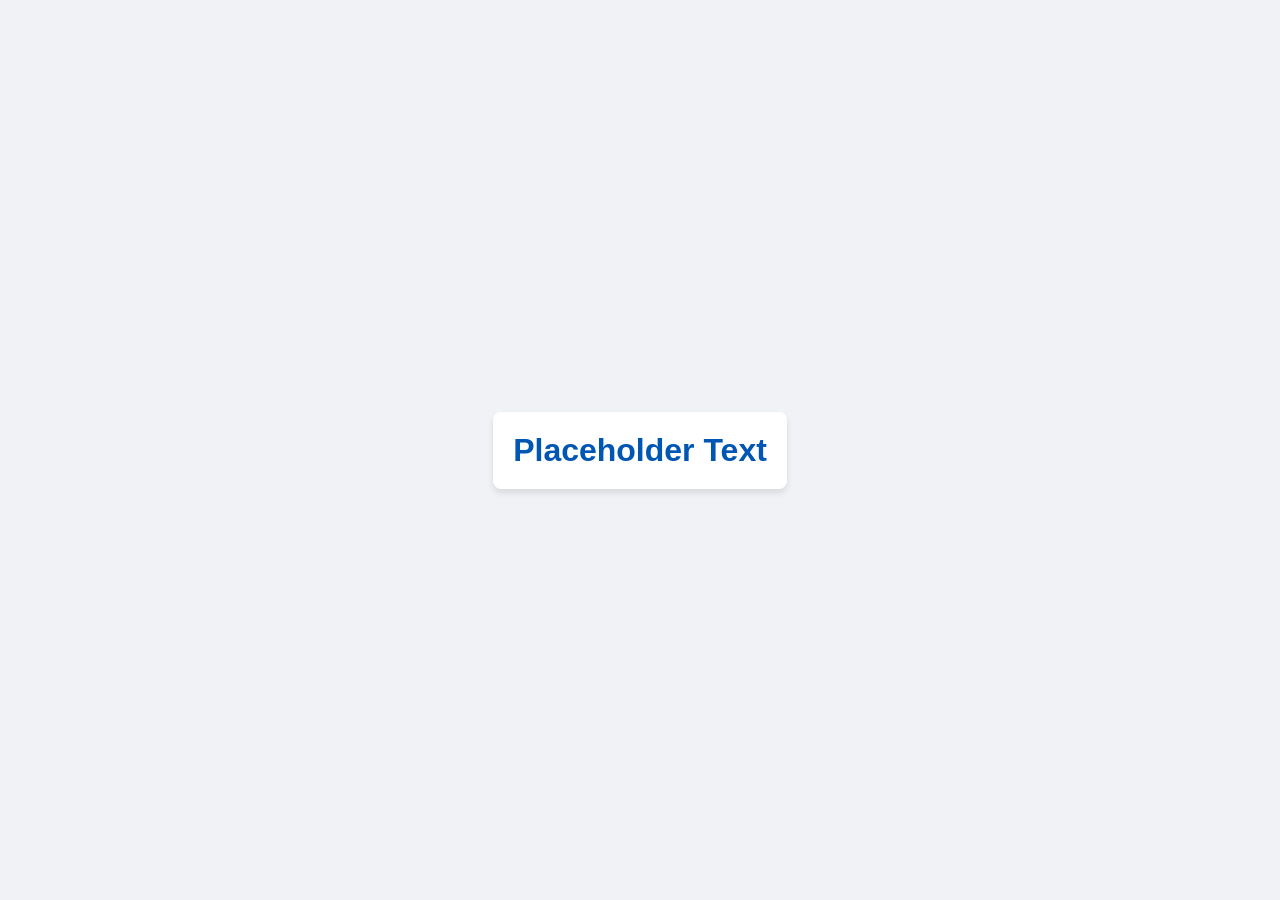
==== src/main/resources/templates/index.html @ 4ef21f1b "Initial commit" ====
<!DOCTYPE html>
<html xmlns:th="http://www.thymeleaf.org">
<head>
    <title>Hello Page</title>
    <style>
        body {
            font-family: Arial, sans-serif;
            display: flex;
            justify-content: center;
            align-items: center;
            height: 100vh;
            margin: 0;
            background-color: #f0f2f5;
        }
        h1 {
            color: #0056b3;
            padding: 20px;
            background: white;
            border-radius: 8px;
            box-shadow: 0 4px 6px rgba(0,0,0,0.1);
        }
    </style>
</head>
<body>

<!-- Thymeleaf reads 'message' from the controller and injects it here -->
<h1 th:text="${message}">Placeholder Text</h1>

</body>
</html>
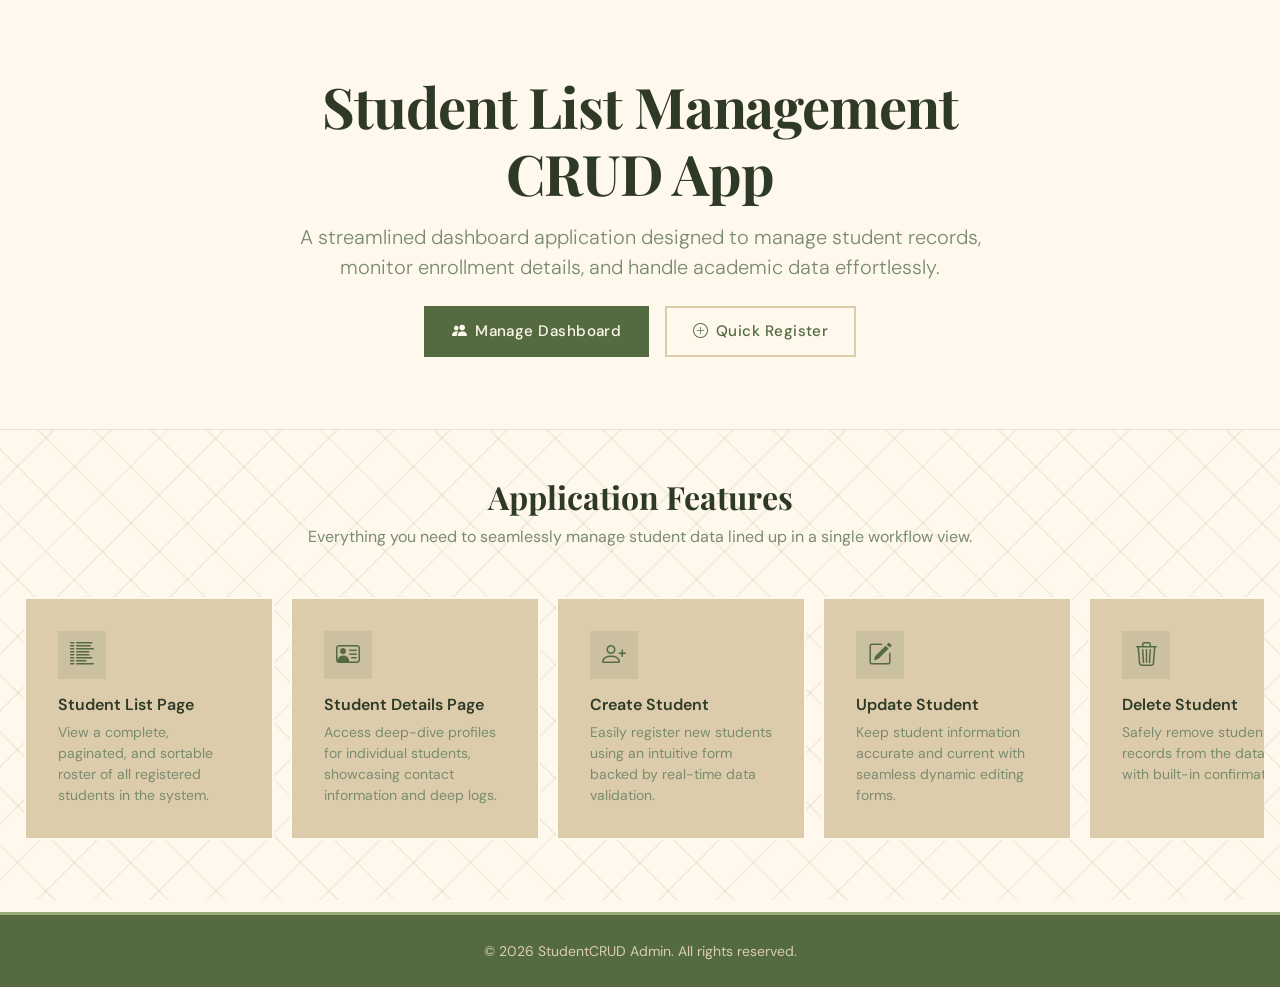
==== commit 93b1b38a: "Improved UI" ====
--- a/src/main/resources/templates/index.html
+++ b/src/main/resources/templates/index.html
@@ -1,30 +1,326 @@
 <!DOCTYPE html>
-<html xmlns:th="http://www.thymeleaf.org">
+<html lang="en">
 <head>
-    <title>Hello Page</title>
-    <style>
-        body {
-            font-family: Arial, sans-serif;
-            display: flex;
-            justify-content: center;
-            align-items: center;
-            height: 100vh;
-            margin: 0;
-            background-color: #f0f2f5;
-        }
-        h1 {
-            color: #0056b3;
-            padding: 20px;
-            background: white;
-            border-radius: 8px;
-            box-shadow: 0 4px 6px rgba(0,0,0,0.1);
-        }
-    </style>
+  <meta charset="UTF-8">
+  <meta name="viewport" content="width=device-width, initial-scale=1.0">
+  <title>Student List Management CRUD App</title>
+  <link href="https://cdn.jsdelivr.net/npm/bootstrap@5.3.3/dist/css/bootstrap.min.css" rel="stylesheet">
+  <link href="https://cdn.jsdelivr.net/npm/bootstrap-icons@1.11.3/font/bootstrap-icons.min.css" rel="stylesheet">
+  <link href="https://fonts.googleapis.com/css2?family=Playfair+Display:wght@600;700&family=DM+Sans:wght@300;400;500&display=swap" rel="stylesheet">
+
+  <style>
+    :root {
+      --forest:  #546B41;
+      --sage:    #99AD7A;
+      --sand:    #DCCCAC;
+      --cream:   #FFF8EC;
+      --ink:     #2e3a26;
+      --muted:   #7a8c6e;
+    }
+
+    body {
+      font-family: 'DM Sans', sans-serif;
+      background-color: var(--cream);
+      position: relative;
+    }
+
+    /* ── Crosshatch on body (not hero) ── */
+    body::before {
+      content: '';
+      position: fixed;
+      inset: 0;
+      background-image:
+              repeating-linear-gradient(
+                      45deg,
+                      transparent,
+                      transparent 38px,
+                      rgba(153,173,122,.13) 38px,
+                      rgba(153,173,122,.13) 40px
+              ),
+              repeating-linear-gradient(
+                      -45deg,
+                      transparent,
+                      transparent 38px,
+                      rgba(84,107,65,.07) 38px,
+                      rgba(84,107,65,.07) 40px
+              );
+      pointer-events: none;
+      z-index: 0;
+    }
+
+    /* Everything sits above the pattern */
+    nav, header, section, footer { position: relative; z-index: 1; }
+
+    /* ── Navbar ── */
+    .navbar {
+      background-color: var(--forest) !important;
+      border-bottom: 3px solid var(--sage);
+    }
+    .navbar-brand { color: var(--cream) !important; font-family: 'DM Sans', sans-serif; font-weight: 500; }
+    .navbar-brand i { color: var(--sage) !important; }
+    .nav-link { color: rgba(255,248,236,.75) !important; }
+    .nav-link.active, .nav-link:hover { color: var(--cream) !important; }
+    .navbar .btn-add-nav {
+      background-color: var(--sage);
+      color: var(--ink);
+      border: none;
+      border-radius: 0;
+      font-size: .82rem;
+      font-weight: 500;
+      letter-spacing: .04em;
+      text-transform: uppercase;
+      padding: .4rem 1rem;
+      text-decoration: none;
+      transition: background .2s;
+    }
+    .navbar .btn-add-nav:hover { background-color: var(--sand); }
+
+    /* ── Hero — solid cream, no pattern showing through ── */
+    header.hero {
+      background-color: var(--cream);
+      border-bottom: 2px solid var(--sand);
+      /* Solid layer completely covers the fixed body pattern behind it */
+    }
+
+    header.hero h1 {
+      font-family: 'Playfair Display', serif;
+      color: var(--ink);
+      letter-spacing: -.02em;
+    }
+
+    header.hero p.lead { color: var(--muted); }
+
+    .btn-primary-custom {
+      background-color: var(--forest);
+      color: var(--cream);
+      border: 2px solid var(--forest);
+      border-radius: 0;
+      padding: .75rem 1.6rem;
+      font-weight: 500;
+      font-size: .95rem;
+      letter-spacing: .03em;
+      text-decoration: none;
+      display: inline-flex;
+      align-items: center;
+      transition: background .2s, color .2s;
+    }
+    .btn-primary-custom:hover {
+      background-color: var(--sage);
+      border-color: var(--sage);
+      color: var(--ink);
+    }
+
+    .btn-outline-custom {
+      background-color: transparent;
+      color: var(--forest);
+      border: 2px solid var(--sand);
+      border-radius: 0;
+      padding: .75rem 1.6rem;
+      font-weight: 500;
+      font-size: .95rem;
+      letter-spacing: .03em;
+      text-decoration: none;
+      display: inline-flex;
+      align-items: center;
+      transition: border-color .2s, color .2s;
+    }
+    .btn-outline-custom:hover {
+      border-color: var(--forest);
+      color: var(--ink);
+    }
+
+    /* ── Features section ── */
+    section.features {
+      background: transparent; /* shows crosshatch through */
+    }
+
+    section.features h2 {
+      font-family: 'Playfair Display', serif;
+      color: var(--ink);
+    }
+    section.features .section-sub { color: var(--muted); }
+
+    /* ── Feature cards ── */
+    .feature-card {
+      background: var(--sand);
+      border: 2px solid var(--cream) !important;
+      border-radius: 0 !important;
+      box-shadow: none !important;
+      transition: transform 0.2s ease, border-color .2s;
+      min-width: 250px;
+    }
+    .feature-card:hover {
+      transform: translateY(-4px);
+      border-color: var(--sage) !important;
+      box-shadow: none !important;
+    }
+
+    .icon-box {
+      width: 48px;
+      height: 48px;
+      display: flex;
+      align-items: center;
+      justify-content: center;
+      border-radius: 0;
+    }
+
+    /* Icon box palette overrides */
+    .icon-box.list    { background: rgba(84,107,65,.12);  color: var(--forest); }
+    .icon-box.detail  { background: rgba(84,107,65,.12); color: var(--forest); }
+    .icon-box.create  { background: rgba(84,107,65,.12);  color: var(--forest); }
+    .icon-box.update  { background: rgba(84,107,65,.12); color: var(--forest); }
+    .icon-box.delete  { background: rgba(84,107,65,.12);   color: var(--forest); }
+
+    .feature-card .card-title { color: var(--ink); font-weight: 600; }
+    .feature-card .card-text  { color: var(--muted); }
+
+    /* ── Scrollbar ── */
+    .custom-col-row::-webkit-scrollbar { height: 6px; }
+    .custom-col-row::-webkit-scrollbar-thumb { background-color: var(--sand); border-radius: 0; }
+
+    /* ── Footer ── */
+    footer {
+      background-color: var(--forest) !important;
+      border-top: 3px solid var(--sage) !important;
+      color: var(--sand) !important;
+    }
+    footer small { color: var(--sand); }
+  </style>
 </head>
-<body>
-
-<!-- Thymeleaf reads 'message' from the controller and injects it here -->
-<h1 th:text="${message}">Placeholder Text</h1>
-
+<body class="d-flex flex-column min-vh-100">
+
+<!-- Navbar -->
+<!--<nav class="navbar navbar-expand-lg shadow-sm">-->
+<!--  <div class="container">-->
+<!--    <a class="navbar-brand fw-bold" href="#">-->
+<!--      <i class="bi bi-mortarboard-fill me-2"></i>StudentCRUD-->
+<!--    </a>-->
+<!--    <button class="navbar-toggler" type="button" data-bs-toggle="collapse" data-bs-target="#navbarNav">-->
+<!--      <span class="navbar-toggler-icon"></span>-->
+<!--    </button>-->
+<!--    <div class="collapse navbar-collapse" id="navbarNav">-->
+<!--      <ul class="navbar-nav ms-auto d-flex align-items-lg-center">-->
+<!--        <li class="nav-item">-->
+<!--          <a class="nav-link active" href="#">Home</a>-->
+<!--        </li>-->
+<!--        <li class="nav-item">-->
+<!--          <a class="nav-link" href="/students">View Students</a>-->
+<!--        </li>-->
+<!--        <li class="nav-item py-2 py-lg-0 ms-lg-2">-->
+<!--          <a class="btn-add-nav" href="/students/new">Add Student</a>-->
+<!--        </li>-->
+<!--      </ul>-->
+<!--    </div>-->
+<!--  </div>-->
+<!--</nav>-->
+<div th:replace="~{fragments/navbar :: studentNavbar('home')}"></div>
+
+<!-- Hero Section -->
+<header class="hero py-5 border-bottom">
+  <div class="container py-4 text-center">
+    <div class="row justify-content-center">
+      <div class="col-lg-8">
+        <h1 class="display-4 fw-bold mb-3">Student List Management CRUD App</h1>
+        <p class="lead mb-4">A streamlined dashboard application designed to manage student records, monitor enrollment details, and handle academic data effortlessly.</p>
+        <div class="d-grid gap-2 d-sm-flex justify-content-sm-center">
+          <a href="/students" class="btn-primary-custom">
+            <i class="bi bi-people-fill me-2"></i>Manage Dashboard
+          </a>
+          <a href="/students/new" class="btn-outline-custom ms-sm-2">
+            <i class="bi bi-plus-circle me-2"></i>Quick Register
+          </a>
+        </div>
+      </div>
+    </div>
+  </div>
+</header>
+
+<!-- Features Section -->
+<section class="features py-5 flex-grow-1">
+  <div class="container-fluid px-4 mx-auto" style="max-width: 1400px;">
+    <div class="text-center mb-5">
+      <h2 class="fw-bold">Application Features</h2>
+      <p class="section-sub">Everything you need to seamlessly manage student data lined up in a single workflow view.</p>
+    </div>
+
+    <div class="row flex-nowrap overflow-x-auto pb-4 g-3 custom-col-row">
+
+      <!-- Feature 1 -->
+      <div class="col">
+        <div class="card h-100 border-0 feature-card p-3">
+          <div class="card-body d-flex flex-column align-items-start">
+            <div class="icon-box list mb-3">
+              <i class="bi bi-list-columns-reverse fs-4"></i>
+            </div>
+            <h6 class="card-title">Student List Page</h6>
+            <p class="card-text small">View a complete, paginated, and sortable roster of all registered students in the system.</p>
+          </div>
+        </div>
+      </div>
+
+      <!-- Feature 2 -->
+      <div class="col">
+        <div class="card h-100 border-0 feature-card p-3">
+          <div class="card-body d-flex flex-column align-items-start">
+            <div class="icon-box detail mb-3">
+              <i class="bi bi-person-vcard fs-4"></i>
+            </div>
+            <h6 class="card-title">Student Details Page</h6>
+            <p class="card-text small">Access deep-dive profiles for individual students, showcasing contact information and deep logs.</p>
+          </div>
+        </div>
+      </div>
+
+      <!-- Feature 3 -->
+      <div class="col">
+        <div class="card h-100 border-0 feature-card p-3">
+          <div class="card-body d-flex flex-column align-items-start">
+            <div class="icon-box create mb-3">
+              <i class="bi bi-person-plus fs-4"></i>
+            </div>
+            <h6 class="card-title">Create Student</h6>
+            <p class="card-text small">Easily register new students using an intuitive form backed by real-time data validation.</p>
+          </div>
+        </div>
+      </div>
+
+      <!-- Feature 4 -->
+      <div class="col">
+        <div class="card h-100 border-0 feature-card p-3">
+          <div class="card-body d-flex flex-column align-items-start">
+            <div class="icon-box update mb-3">
+              <i class="bi bi-pencil-square fs-4"></i>
+            </div>
+            <h6 class="card-title">Update Student</h6>
+            <p class="card-text small">Keep student information accurate and current with seamless dynamic editing forms.</p>
+          </div>
+        </div>
+      </div>
+
+      <!-- Feature 5 -->
+      <div class="col">
+        <div class="card h-100 border-0 feature-card p-3">
+          <div class="card-body d-flex flex-column align-items-start">
+            <div class="icon-box delete mb-3">
+              <i class="bi bi-trash3 fs-4"></i>
+            </div>
+            <h6 class="card-title">Delete Student</h6>
+            <p class="card-text small">Safely remove student records from the database with built-in confirmations.</p>
+          </div>
+        </div>
+      </div>
+
+    </div>
+  </div>
+</section>
+
+<!-- Footer -->
+<footer class="text-center py-4 mt-auto">
+  <div class="container">
+    <small>&copy; 2026 StudentCRUD Admin. All rights reserved.</small>
+  </div>
+</footer>
+
+<script src="https://cdn.jsdelivr.net/npm/bootstrap@5.3.3/dist/js/bootstrap.bundle.min.js"></script>
 </body>
 </html>
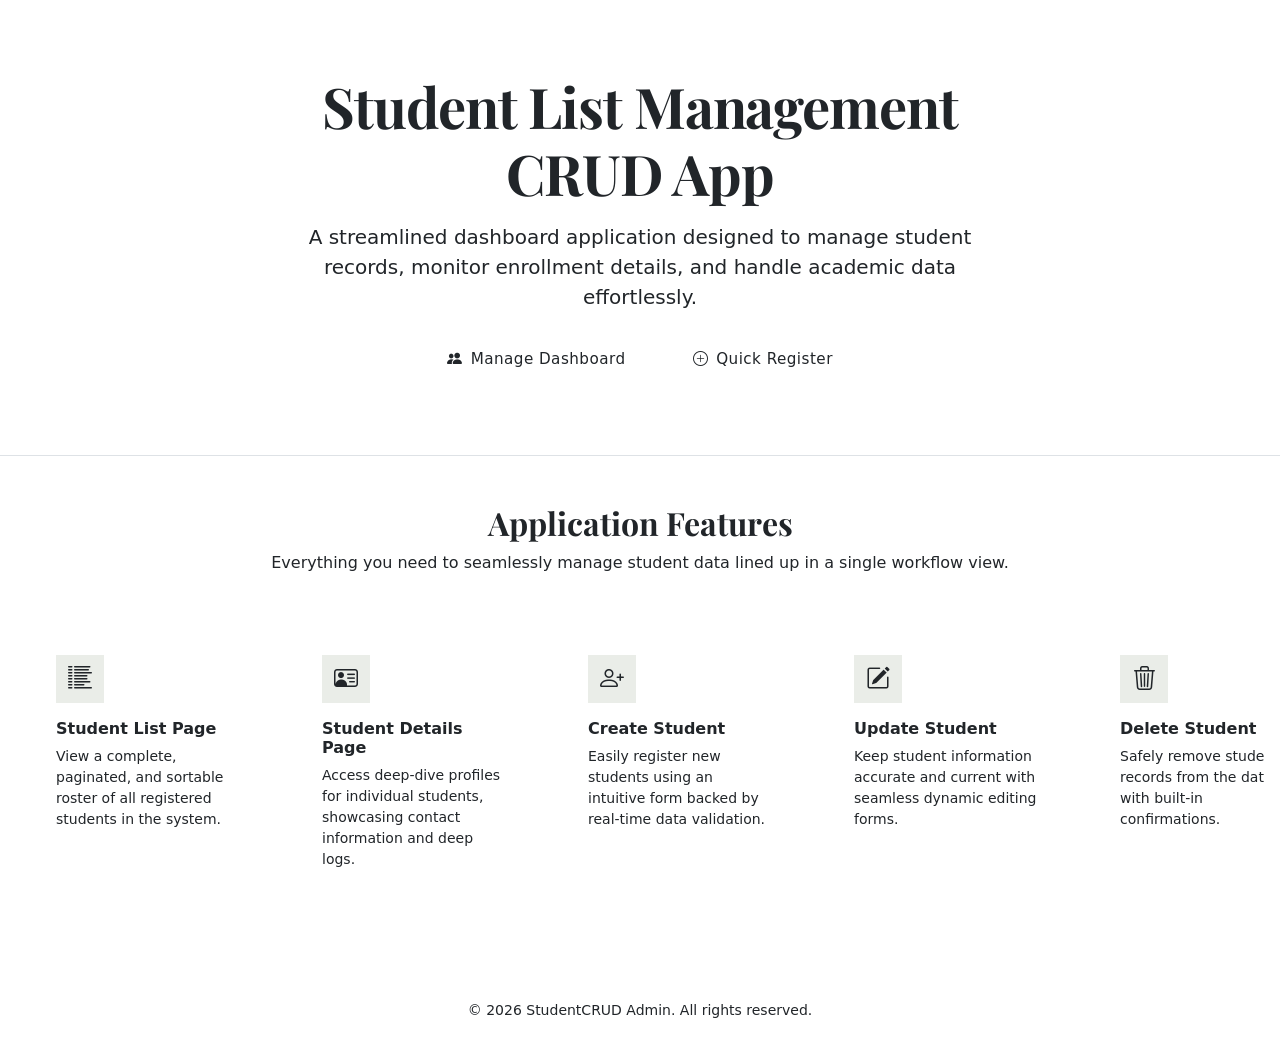
==== commit e1795480: "Centralize background pattern in Global.css" ====
--- a/src/main/resources/templates/index.html
+++ b/src/main/resources/templates/index.html
@@ -4,62 +4,64 @@
   <meta charset="UTF-8">
   <meta name="viewport" content="width=device-width, initial-scale=1.0">
   <title>Student List Management CRUD App</title>
+  <link th:href="@{/css/globals.css}" rel="stylesheet">
+  <link href="css/globals.css" rel="stylesheet">
   <link href="https://cdn.jsdelivr.net/npm/bootstrap@5.3.3/dist/css/bootstrap.min.css" rel="stylesheet">
   <link href="https://cdn.jsdelivr.net/npm/bootstrap-icons@1.11.3/font/bootstrap-icons.min.css" rel="stylesheet">
   <link href="https://fonts.googleapis.com/css2?family=Playfair+Display:wght@600;700&family=DM+Sans:wght@300;400;500&display=swap" rel="stylesheet">
 
   <style>
-    :root {
-      --forest:  #546B41;
-      --sage:    #99AD7A;
-      --sand:    #DCCCAC;
-      --cream:   #FFF8EC;
-      --ink:     #2e3a26;
-      --muted:   #7a8c6e;
-    }
-
-    body {
-      font-family: 'DM Sans', sans-serif;
-      background-color: var(--cream);
-      position: relative;
-    }
+    /*:root {*/
+    /*  --forest:  #546B41;*/
+    /*  --sage:    #99AD7A;*/
+    /*  --sand:    #DCCCAC;*/
+    /*  --cream:   #FFF8EC;*/
+    /*  --ink:     #2e3a26;*/
+    /*  --muted:   #7a8c6e;*/
+    /*}*/
+
+    /*body {*/
+    /*  font-family: 'DM Sans', sans-serif;*/
+    /*  background-color: var(--cream);*/
+    /*  position: relative;*/
+    /*}*/
+    /*body {*/
+    /*  font-family: 'DM Sans', sans-serif;*/
+    /*  background-color: var(--cream);*/
+    /*  min-height: 100vh;*/
+    /*  position: relative;*/
+    /*  overflow-x: hidden;*/
+    /*}*/
 
     /* ── Crosshatch on body (not hero) ── */
-    body::before {
-      content: '';
-      position: fixed;
-      inset: 0;
-      background-image:
-              repeating-linear-gradient(
-                      45deg,
-                      transparent,
-                      transparent 38px,
-                      rgba(153,173,122,.13) 38px,
-                      rgba(153,173,122,.13) 40px
-              ),
-              repeating-linear-gradient(
-                      -45deg,
-                      transparent,
-                      transparent 38px,
-                      rgba(84,107,65,.07) 38px,
-                      rgba(84,107,65,.07) 40px
-              );
-      pointer-events: none;
-      z-index: 0;
-    }
+    /*body::before {*/
+    /*  content: '';*/
+    /*  position: fixed;*/
+    /*  inset: 0;*/
+    /*  background-image:*/
+    /*          repeating-linear-gradient(*/
+    /*                  45deg,*/
+    /*                  transparent,*/
+    /*                  transparent 38px,*/
+    /*                  rgba(153,173,122,.13) 38px,*/
+    /*                  rgba(153,173,122,.13) 40px*/
+    /*          ),*/
+    /*          repeating-linear-gradient(*/
+    /*                  -45deg,*/
+    /*                  transparent,*/
+    /*                  transparent 38px,*/
+    /*                  rgba(84,107,65,.07) 38px,*/
+    /*                  rgba(84,107,65,.07) 40px*/
+    /*          );*/
+    /*  pointer-events: none;*/
+    /*  z-index: 0;*/
+    /*}*/
 
     /* Everything sits above the pattern */
     nav, header, section, footer { position: relative; z-index: 1; }
 
     /* ── Navbar ── */
-    .navbar {
-      background-color: var(--forest) !important;
-      border-bottom: 3px solid var(--sage);
-    }
-    .navbar-brand { color: var(--cream) !important; font-family: 'DM Sans', sans-serif; font-weight: 500; }
     .navbar-brand i { color: var(--sage) !important; }
-    .nav-link { color: rgba(255,248,236,.75) !important; }
-    .nav-link.active, .nav-link:hover { color: var(--cream) !important; }
     .navbar .btn-add-nav {
       background-color: var(--sage);
       color: var(--ink);
@@ -189,30 +191,6 @@
 </head>
 <body class="d-flex flex-column min-vh-100">
 
-<!-- Navbar -->
-<!--<nav class="navbar navbar-expand-lg shadow-sm">-->
-<!--  <div class="container">-->
-<!--    <a class="navbar-brand fw-bold" href="#">-->
-<!--      <i class="bi bi-mortarboard-fill me-2"></i>StudentCRUD-->
-<!--    </a>-->
-<!--    <button class="navbar-toggler" type="button" data-bs-toggle="collapse" data-bs-target="#navbarNav">-->
-<!--      <span class="navbar-toggler-icon"></span>-->
-<!--    </button>-->
-<!--    <div class="collapse navbar-collapse" id="navbarNav">-->
-<!--      <ul class="navbar-nav ms-auto d-flex align-items-lg-center">-->
-<!--        <li class="nav-item">-->
-<!--          <a class="nav-link active" href="#">Home</a>-->
-<!--        </li>-->
-<!--        <li class="nav-item">-->
-<!--          <a class="nav-link" href="/students">View Students</a>-->
-<!--        </li>-->
-<!--        <li class="nav-item py-2 py-lg-0 ms-lg-2">-->
-<!--          <a class="btn-add-nav" href="/students/new">Add Student</a>-->
-<!--        </li>-->
-<!--      </ul>-->
-<!--    </div>-->
-<!--  </div>-->
-<!--</nav>-->
 <div th:replace="~{fragments/navbar :: studentNavbar('home')}"></div>
 
 <!-- Hero Section -->
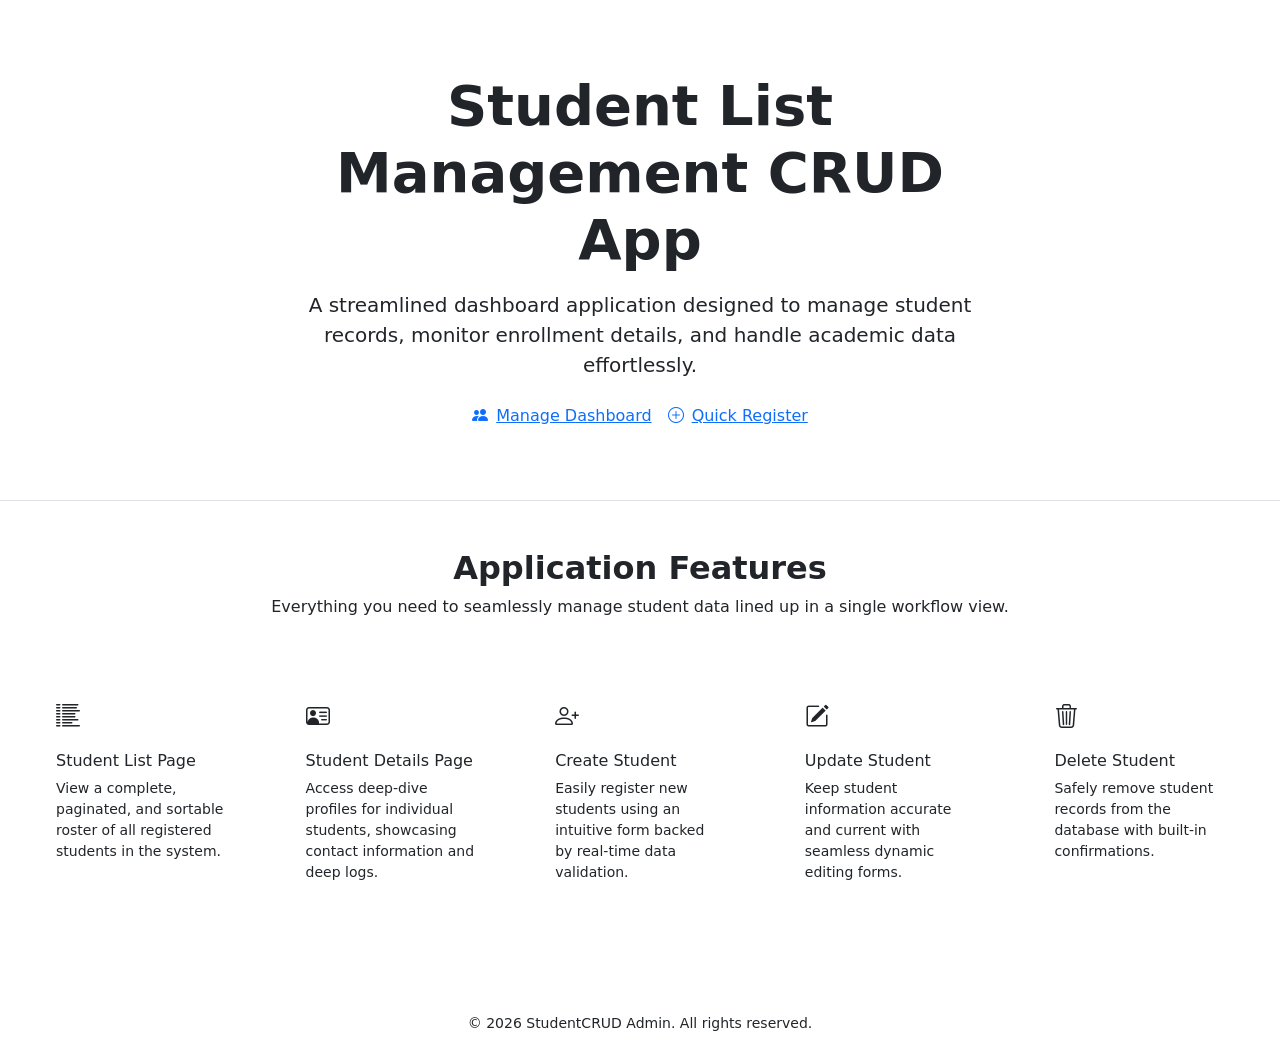
==== commit ea835bda: "Move inline CSS to seperate files" ====
--- a/src/main/resources/templates/index.html
+++ b/src/main/resources/templates/index.html
@@ -5,189 +5,10 @@
   <meta name="viewport" content="width=device-width, initial-scale=1.0">
   <title>Student List Management CRUD App</title>
   <link th:href="@{/css/globals.css}" rel="stylesheet">
-  <link href="css/globals.css" rel="stylesheet">
+  <link th:href="@{/css/index.css}" rel="stylesheet">
   <link href="https://cdn.jsdelivr.net/npm/bootstrap@5.3.3/dist/css/bootstrap.min.css" rel="stylesheet">
   <link href="https://cdn.jsdelivr.net/npm/bootstrap-icons@1.11.3/font/bootstrap-icons.min.css" rel="stylesheet">
   <link href="https://fonts.googleapis.com/css2?family=Playfair+Display:wght@600;700&family=DM+Sans:wght@300;400;500&display=swap" rel="stylesheet">
-
-  <style>
-    /*:root {*/
-    /*  --forest:  #546B41;*/
-    /*  --sage:    #99AD7A;*/
-    /*  --sand:    #DCCCAC;*/
-    /*  --cream:   #FFF8EC;*/
-    /*  --ink:     #2e3a26;*/
-    /*  --muted:   #7a8c6e;*/
-    /*}*/
-
-    /*body {*/
-    /*  font-family: 'DM Sans', sans-serif;*/
-    /*  background-color: var(--cream);*/
-    /*  position: relative;*/
-    /*}*/
-    /*body {*/
-    /*  font-family: 'DM Sans', sans-serif;*/
-    /*  background-color: var(--cream);*/
-    /*  min-height: 100vh;*/
-    /*  position: relative;*/
-    /*  overflow-x: hidden;*/
-    /*}*/
-
-    /* ── Crosshatch on body (not hero) ── */
-    /*body::before {*/
-    /*  content: '';*/
-    /*  position: fixed;*/
-    /*  inset: 0;*/
-    /*  background-image:*/
-    /*          repeating-linear-gradient(*/
-    /*                  45deg,*/
-    /*                  transparent,*/
-    /*                  transparent 38px,*/
-    /*                  rgba(153,173,122,.13) 38px,*/
-    /*                  rgba(153,173,122,.13) 40px*/
-    /*          ),*/
-    /*          repeating-linear-gradient(*/
-    /*                  -45deg,*/
-    /*                  transparent,*/
-    /*                  transparent 38px,*/
-    /*                  rgba(84,107,65,.07) 38px,*/
-    /*                  rgba(84,107,65,.07) 40px*/
-    /*          );*/
-    /*  pointer-events: none;*/
-    /*  z-index: 0;*/
-    /*}*/
-
-    /* Everything sits above the pattern */
-    nav, header, section, footer { position: relative; z-index: 1; }
-
-    /* ── Navbar ── */
-    .navbar-brand i { color: var(--sage) !important; }
-    .navbar .btn-add-nav {
-      background-color: var(--sage);
-      color: var(--ink);
-      border: none;
-      border-radius: 0;
-      font-size: .82rem;
-      font-weight: 500;
-      letter-spacing: .04em;
-      text-transform: uppercase;
-      padding: .4rem 1rem;
-      text-decoration: none;
-      transition: background .2s;
-    }
-    .navbar .btn-add-nav:hover { background-color: var(--sand); }
-
-    /* ── Hero — solid cream, no pattern showing through ── */
-    header.hero {
-      background-color: var(--cream);
-      border-bottom: 2px solid var(--sand);
-      /* Solid layer completely covers the fixed body pattern behind it */
-    }
-
-    header.hero h1 {
-      font-family: 'Playfair Display', serif;
-      color: var(--ink);
-      letter-spacing: -.02em;
-    }
-
-    header.hero p.lead { color: var(--muted); }
-
-    .btn-primary-custom {
-      background-color: var(--forest);
-      color: var(--cream);
-      border: 2px solid var(--forest);
-      border-radius: 0;
-      padding: .75rem 1.6rem;
-      font-weight: 500;
-      font-size: .95rem;
-      letter-spacing: .03em;
-      text-decoration: none;
-      display: inline-flex;
-      align-items: center;
-      transition: background .2s, color .2s;
-    }
-    .btn-primary-custom:hover {
-      background-color: var(--sage);
-      border-color: var(--sage);
-      color: var(--ink);
-    }
-
-    .btn-outline-custom {
-      background-color: transparent;
-      color: var(--forest);
-      border: 2px solid var(--sand);
-      border-radius: 0;
-      padding: .75rem 1.6rem;
-      font-weight: 500;
-      font-size: .95rem;
-      letter-spacing: .03em;
-      text-decoration: none;
-      display: inline-flex;
-      align-items: center;
-      transition: border-color .2s, color .2s;
-    }
-    .btn-outline-custom:hover {
-      border-color: var(--forest);
-      color: var(--ink);
-    }
-
-    /* ── Features section ── */
-    section.features {
-      background: transparent; /* shows crosshatch through */
-    }
-
-    section.features h2 {
-      font-family: 'Playfair Display', serif;
-      color: var(--ink);
-    }
-    section.features .section-sub { color: var(--muted); }
-
-    /* ── Feature cards ── */
-    .feature-card {
-      background: var(--sand);
-      border: 2px solid var(--cream) !important;
-      border-radius: 0 !important;
-      box-shadow: none !important;
-      transition: transform 0.2s ease, border-color .2s;
-      min-width: 250px;
-    }
-    .feature-card:hover {
-      transform: translateY(-4px);
-      border-color: var(--sage) !important;
-      box-shadow: none !important;
-    }
-
-    .icon-box {
-      width: 48px;
-      height: 48px;
-      display: flex;
-      align-items: center;
-      justify-content: center;
-      border-radius: 0;
-    }
-
-    /* Icon box palette overrides */
-    .icon-box.list    { background: rgba(84,107,65,.12);  color: var(--forest); }
-    .icon-box.detail  { background: rgba(84,107,65,.12); color: var(--forest); }
-    .icon-box.create  { background: rgba(84,107,65,.12);  color: var(--forest); }
-    .icon-box.update  { background: rgba(84,107,65,.12); color: var(--forest); }
-    .icon-box.delete  { background: rgba(84,107,65,.12);   color: var(--forest); }
-
-    .feature-card .card-title { color: var(--ink); font-weight: 600; }
-    .feature-card .card-text  { color: var(--muted); }
-
-    /* ── Scrollbar ── */
-    .custom-col-row::-webkit-scrollbar { height: 6px; }
-    .custom-col-row::-webkit-scrollbar-thumb { background-color: var(--sand); border-radius: 0; }
-
-    /* ── Footer ── */
-    footer {
-      background-color: var(--forest) !important;
-      border-top: 3px solid var(--sage) !important;
-      color: var(--sand) !important;
-    }
-    footer small { color: var(--sand); }
-  </style>
 </head>
 <body class="d-flex flex-column min-vh-100">
 
@@ -227,7 +48,7 @@
       <div class="col">
         <div class="card h-100 border-0 feature-card p-3">
           <div class="card-body d-flex flex-column align-items-start">
-            <div class="icon-box list mb-3">
+            <div class="icon-box mb-3">
               <i class="bi bi-list-columns-reverse fs-4"></i>
             </div>
             <h6 class="card-title">Student List Page</h6>
@@ -240,7 +61,7 @@
       <div class="col">
         <div class="card h-100 border-0 feature-card p-3">
           <div class="card-body d-flex flex-column align-items-start">
-            <div class="icon-box detail mb-3">
+            <div class="icon-box mb-3">
               <i class="bi bi-person-vcard fs-4"></i>
             </div>
             <h6 class="card-title">Student Details Page</h6>
@@ -253,7 +74,7 @@
       <div class="col">
         <div class="card h-100 border-0 feature-card p-3">
           <div class="card-body d-flex flex-column align-items-start">
-            <div class="icon-box create mb-3">
+            <div class="icon-box mb-3">
               <i class="bi bi-person-plus fs-4"></i>
             </div>
             <h6 class="card-title">Create Student</h6>
@@ -266,7 +87,7 @@
       <div class="col">
         <div class="card h-100 border-0 feature-card p-3">
           <div class="card-body d-flex flex-column align-items-start">
-            <div class="icon-box update mb-3">
+            <div class="icon-box mb-3">
               <i class="bi bi-pencil-square fs-4"></i>
             </div>
             <h6 class="card-title">Update Student</h6>
@@ -279,7 +100,7 @@
       <div class="col">
         <div class="card h-100 border-0 feature-card p-3">
           <div class="card-body d-flex flex-column align-items-start">
-            <div class="icon-box delete mb-3">
+            <div class="icon-box mb-3">
               <i class="bi bi-trash3 fs-4"></i>
             </div>
             <h6 class="card-title">Delete Student</h6>
